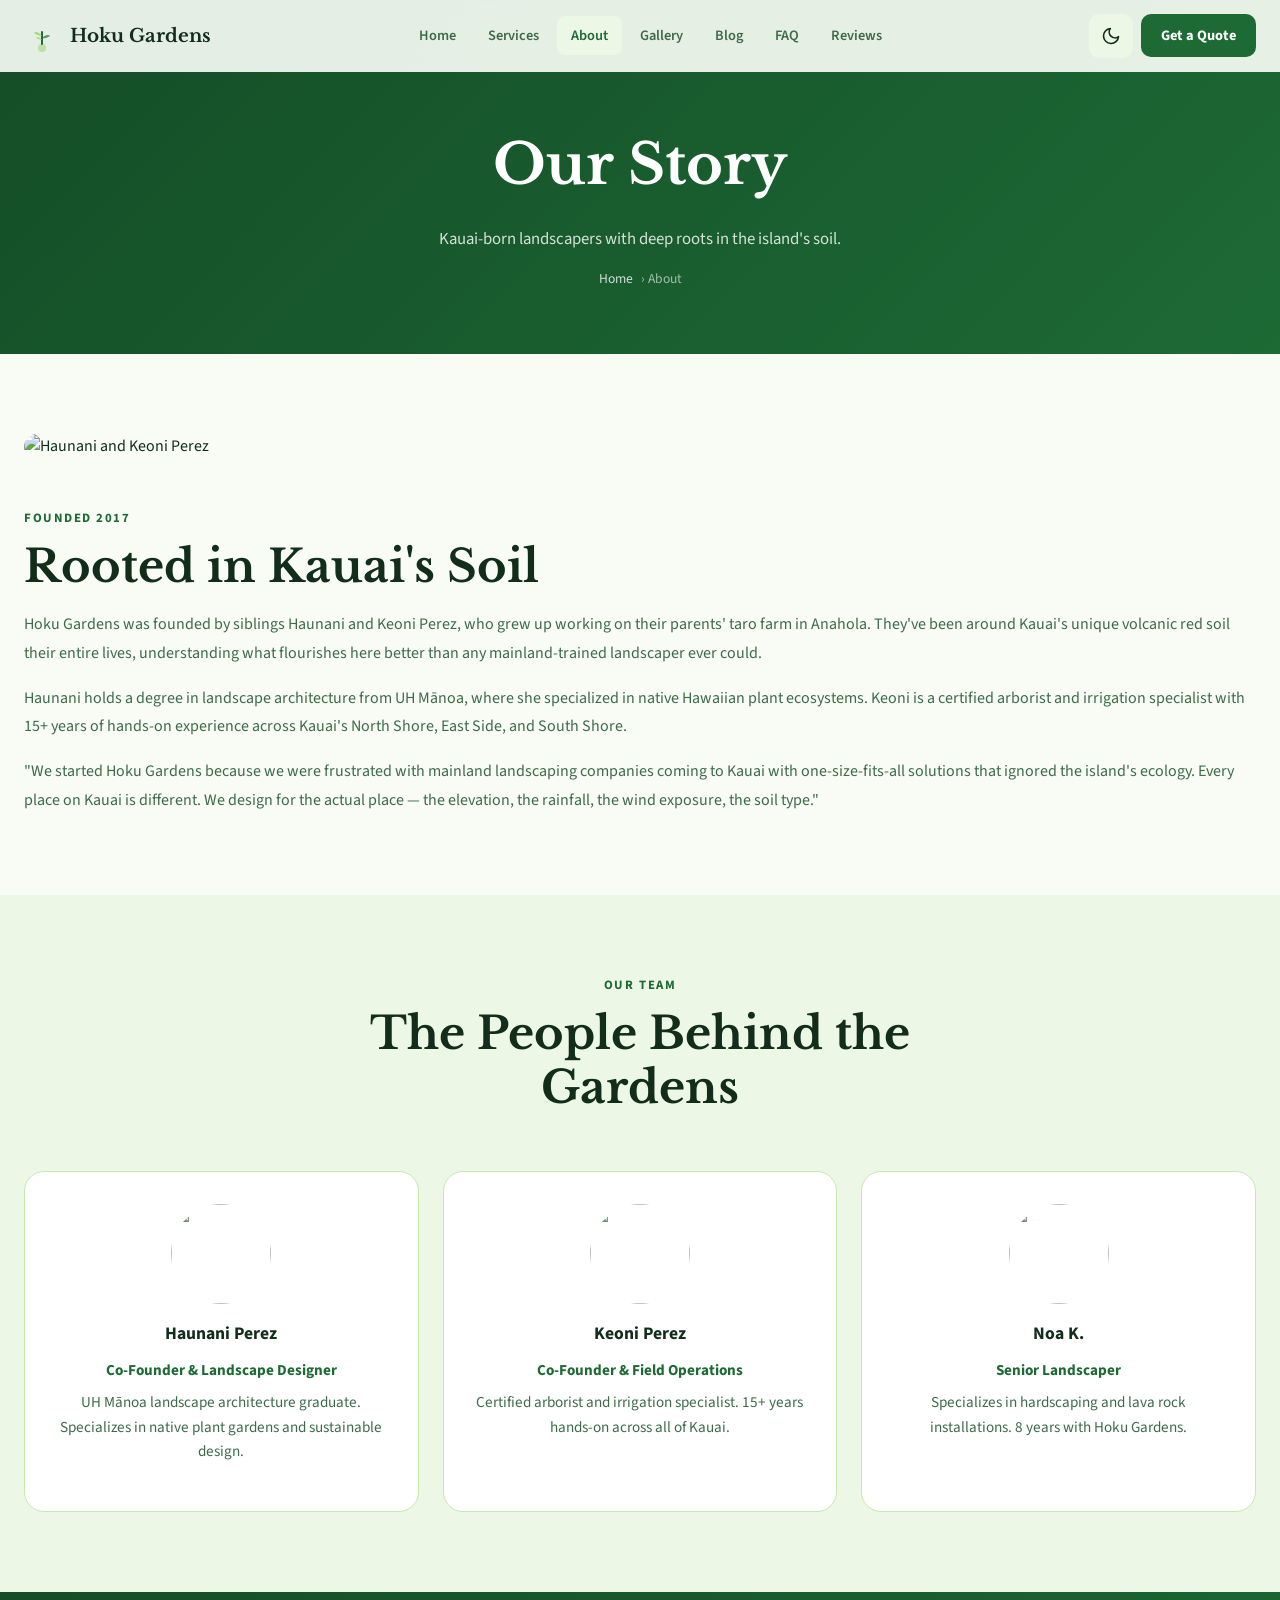
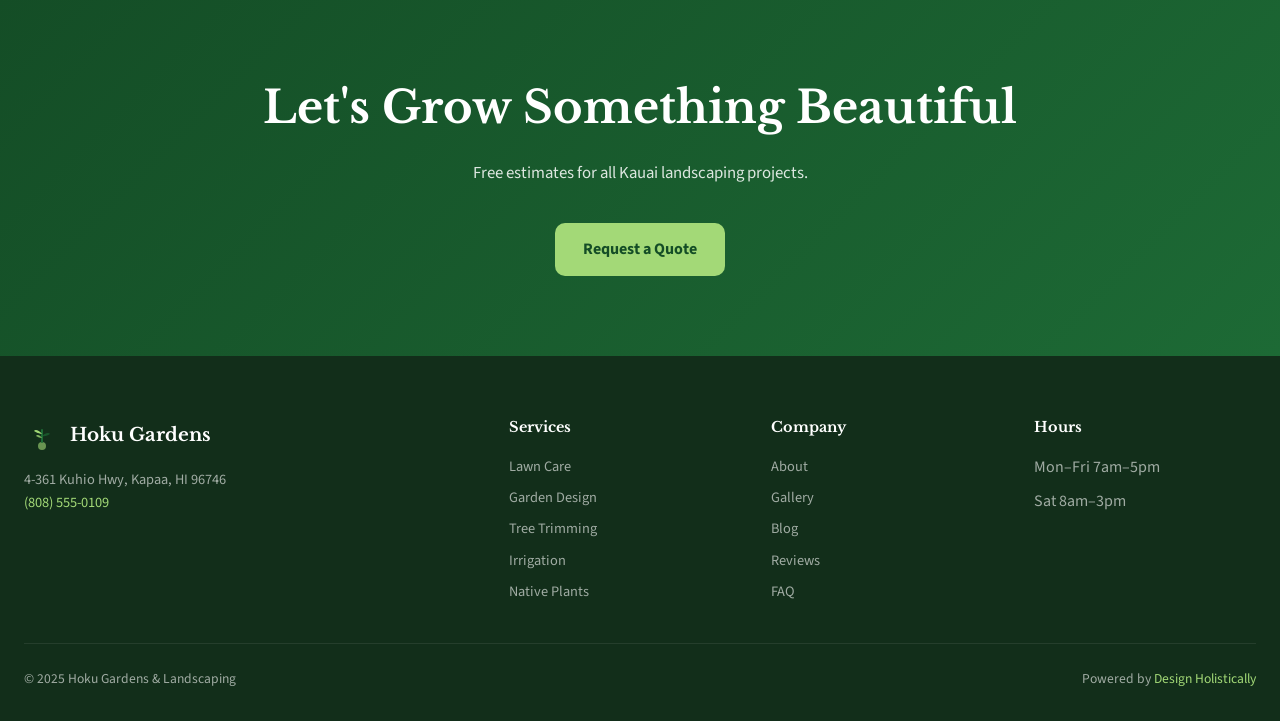
==== about.html @ 011e0928 "Initial commit: Hoku Gardens & Landscaping — Hawaii sample site (Kapaa, Kauai)" ====
<!DOCTYPE html><html lang="en" data-theme="light"><head><meta charset="UTF-8"><meta name="viewport" content="width=device-width, initial-scale=1.0"><title>About — Hoku Gardens & Landscaping | Kapaa, Kauai</title><link rel="stylesheet" href="css/style.css"><meta name="description" content="Professional landscaping and garden design in Kapaa, Kauai."></head><body><header class="header"><div class="header-inner"><a href="index.html" class="logo"><svg viewBox="0 0 36 36" fill="none" width="36" height="36"><circle cx="18" cy="30" r="4" fill="#A3D977" opacity="0.6"/><path d="M18 26V14" stroke="#1D6A35" stroke-width="2" stroke-linecap="round"/><path d="M18 18c-3-4-7-5-8-3 2 1 5 3 8 3z" fill="#A3D977"/><path d="M18 20c3-3 7-4 8-2-2 1-5 3-8 2z" fill="#1D6A35" opacity="0.7"/><path d="M18 22c-2-3-5-4-6-2 2 1 4 2 6 2z" fill="#A3D977" opacity="0.8"/></svg>Hoku Gardens</a><nav class="nav"><a href="index.html">Home</a><a href="services.html">Services</a><a href="about.html" class="active">About</a><a href="gallery.html">Gallery</a><a href="blog.html">Blog</a><a href="faq.html">FAQ</a><a href="reviews.html">Reviews</a></nav><div class="header-actions"><button id="themeToggle" class="btn-theme" aria-label="Toggle dark mode"></button><a href="booking.html" class="btn-cta">Get a Quote</a><button id="hamburger" class="btn-hamburger" aria-label="Open menu"><span></span><span></span><span></span></button></div></div></header><nav id="mobileNav" class="mobile-nav"><a href="index.html">Home</a><a href="services.html">Services</a><a href="about.html" class="active">About</a><a href="gallery.html">Gallery</a><a href="blog.html">Blog</a><a href="faq.html">FAQ</a><a href="reviews.html">Reviews</a><a href="booking.html">Get a Quote</a><a href="admin.html">Admin</a></nav><div class="page-hero"><h1>Our Story</h1><p>Kauai-born landscapers with deep roots in the island's soil.</p><div class="breadcrumb"><a href="index.html">Home</a> › About</div></div><section class="section"><div class="container">
<div style="display:grid;grid-template-columns:1fr;gap:48px;" class="fade-up"><img src="https://picsum.photos/1200/500?random=941" alt="Haunani and Keoni Perez" style="border-radius:20px;">
<div><span class="section-label">Founded 2017</span><h2 style="font-family:var(--font-display);font-size:clamp(2rem,4vw,2.8rem);line-height:1.2;margin-bottom:16px;">Rooted in Kauai's Soil</h2>
<p style="color:var(--text-muted);line-height:1.8;margin-bottom:16px;">Hoku Gardens was founded by siblings Haunani and Keoni Perez, who grew up working on their parents' taro farm in Anahola. They've been around Kauai's unique volcanic red soil their entire lives, understanding what flourishes here better than any mainland-trained landscaper ever could.</p>
<p style="color:var(--text-muted);line-height:1.8;margin-bottom:16px;">Haunani holds a degree in landscape architecture from UH Mānoa, where she specialized in native Hawaiian plant ecosystems. Keoni is a certified arborist and irrigation specialist with 15+ years of hands-on experience across Kauai's North Shore, East Side, and South Shore.</p>
<p style="color:var(--text-muted);line-height:1.8;">"We started Hoku Gardens because we were frustrated with mainland landscaping companies coming to Kauai with one-size-fits-all solutions that ignored the island's ecology. Every place on Kauai is different. We design for the actual place — the elevation, the rainfall, the wind exposure, the soil type."</p>
</div></div>
</div></section>
<section class="section section-alt"><div class="container"><div class="section-header fade-up"><span class="section-label">Our Team</span><h2>The People Behind the Gardens</h2></div>
<div class="services-grid">
<div class="service-card fade-up" style="text-align:center;"><img src="https://picsum.photos/200/200?random=942" style="width:100px;height:100px;border-radius:50%;object-fit:cover;margin:0 auto 16px;"><h3>Haunani Perez</h3><p style="color:var(--primary);font-weight:700;margin-bottom:8px;">Co-Founder & Landscape Designer</p><p style="color:var(--text-muted);">UH Mānoa landscape architecture graduate. Specializes in native plant gardens and sustainable design.</p></div>
<div class="service-card fade-up" style="text-align:center;"><img src="https://picsum.photos/200/200?random=943" style="width:100px;height:100px;border-radius:50%;object-fit:cover;margin:0 auto 16px;"><h3>Keoni Perez</h3><p style="color:var(--primary);font-weight:700;margin-bottom:8px;">Co-Founder & Field Operations</p><p style="color:var(--text-muted);">Certified arborist and irrigation specialist. 15+ years hands-on across all of Kauai.</p></div>
<div class="service-card fade-up" style="text-align:center;"><img src="https://picsum.photos/200/200?random=944" style="width:100px;height:100px;border-radius:50%;object-fit:cover;margin:0 auto 16px;"><h3>Noa K.</h3><p style="color:var(--primary);font-weight:700;margin-bottom:8px;">Senior Landscaper</p><p style="color:var(--text-muted);">Specializes in hardscaping and lava rock installations. 8 years with Hoku Gardens.</p></div>
</div></div></section>
<section class="cta-section"><div class="container"><h2>Let's Grow Something Beautiful</h2><p>Free estimates for all Kauai landscaping projects.</p><a href="booking.html" class="btn-primary">Request a Quote</a></div></section><footer class="footer"><div class="footer-grid"><div class="footer-brand"><div class="logo" style="color:white;"><svg viewBox="0 0 36 36" fill="none" width="36" height="36"><circle cx="18" cy="30" r="4" fill="#A3D977" opacity="0.6"/><path d="M18 26V14" stroke="#1D6A35" stroke-width="2" stroke-linecap="round"/><path d="M18 18c-3-4-7-5-8-3 2 1 5 3 8 3z" fill="#A3D977"/><path d="M18 20c3-3 7-4 8-2-2 1-5 3-8 2z" fill="#1D6A35" opacity="0.7"/><path d="M18 22c-2-3-5-4-6-2 2 1 4 2 6 2z" fill="#A3D977" opacity="0.8"/></svg>Hoku Gardens</div><p>4-361 Kuhio Hwy, Kapaa, HI 96746<br><a href="tel:+18085550109" style="color:var(--accent);">(808) 555-0109</a></p></div><div><h4>Services</h4><div class="footer-links"><a href="services.html">Lawn Care</a><a href="services.html">Garden Design</a><a href="services.html">Tree Trimming</a><a href="services.html">Irrigation</a><a href="services.html">Native Plants</a></div></div><div><h4>Company</h4><div class="footer-links"><a href="about.html">About</a><a href="gallery.html">Gallery</a><a href="blog.html">Blog</a><a href="reviews.html">Reviews</a><a href="faq.html">FAQ</a></div></div><div><h4>Hours</h4><div class="footer-links"><span style="color:rgba(255,255,255,0.6);">Mon–Fri 7am–5pm</span><span style="color:rgba(255,255,255,0.6);">Sat 8am–3pm</span></div></div></div><div class="footer-bottom"><p>© 2025 Hoku Gardens & Landscaping</p><p>Powered by <a href="https://designholistically.com" target="_blank" rel="noopener">Design Holistically</a></p></div></footer><button id="backToTop" class="back-to-top"><svg width="20" height="20" viewBox="0 0 24 24" fill="none" stroke="currentColor" stroke-width="2"><polyline points="18 15 12 9 6 15"/></svg></button><script src="js/main.js"></script></body></html>
---- css/style.css ----
@import url('https://fonts.googleapis.com/css2?family=Libre+Baskerville:ital,wght@0,400;0,700;1,400&family=Source+Sans+3:wght@300;400;600;700&display=swap');
:root{--primary:#1D6A35;--primary-dark:#144d26;--primary-light:#2a8a45;--accent:#A3D977;--accent-dark:#7fc040;--text:#122e1a;--text-muted:#3d6b4a;--bg:#f8fcf5;--bg-alt:#edf7e5;--card-bg:#ffffff;--border:#c8e8b2;--gray-100:#edf7e5;--gray-200:#d4edbc;--gray-400:#7abf5e;--gray-800:#122e1a;--shadow:0 2px 20px rgba(29,106,53,0.10);--shadow-lg:0 8px 40px rgba(29,106,53,0.15);--radius:12px;--radius-lg:20px;--transition:0.3s cubic-bezier(0.4,0,0.2,1);--font-body:'Source Sans 3',sans-serif;--font-display:'Libre Baskerville',serif;--header-h:72px;}
[data-theme="dark"]{--primary:#4caf72;--primary-dark:#3d8f5a;--accent:#A3D977;--text:#e8f5e2;--text-muted:#7abf5e;--bg:#0e1f12;--bg-alt:#122818;--card-bg:#172d1c;--border:#1e4028;--gray-100:#172d1c;--gray-200:#1e4028;--gray-800:#d4edbc;--shadow:0 2px 20px rgba(0,0,0,0.4);--shadow-lg:0 8px 40px rgba(0,0,0,0.5);}
*,*::before,*::after{box-sizing:border-box;margin:0;padding:0;}html{scroll-behavior:smooth;}
body{font-family:var(--font-body);color:var(--text);background:var(--bg);line-height:1.6;overflow-x:hidden;transition:background var(--transition),color var(--transition);}
img{max-width:100%;height:auto;display:block;}a{color:var(--primary);text-decoration:none;transition:color var(--transition);}ul{list-style:none;}button{cursor:pointer;font-family:var(--font-body);border:none;background:none;}
.header{position:fixed;top:0;left:0;right:0;z-index:1000;height:var(--header-h);display:flex;align-items:center;padding:0 24px;background:rgba(248,252,245,0.92);backdrop-filter:blur(12px);border-bottom:1px solid transparent;transition:all var(--transition);}
[data-theme="dark"] .header{background:rgba(14,31,18,0.92);}
.header.scrolled{border-bottom-color:var(--border);box-shadow:var(--shadow);}
.header-inner{width:100%;max-width:1280px;margin:0 auto;display:flex;align-items:center;justify-content:space-between;}
.logo{display:flex;align-items:center;gap:10px;font-family:var(--font-display);font-size:1.15rem;font-weight:700;color:var(--text);}
.logo svg{width:36px;height:36px;}
.nav{display:none;gap:4px;}@media(min-width:768px){.nav{display:flex;}}
.nav a{padding:8px 14px;border-radius:8px;font-size:0.9rem;font-weight:600;color:var(--text-muted);transition:all var(--transition);}
.nav a:hover,.nav a.active{background:var(--gray-100);color:var(--primary);}
.header-actions{display:flex;align-items:center;gap:8px;}
.btn-theme{width:44px;height:44px;border-radius:10px;display:flex;align-items:center;justify-content:center;background:var(--gray-100);color:var(--text);}
.btn-hamburger{width:44px;height:44px;border-radius:10px;display:flex;flex-direction:column;align-items:center;justify-content:center;gap:5px;background:var(--gray-100);}
@media(min-width:768px){.btn-hamburger{display:none;}}
.btn-hamburger span{width:20px;height:2px;background:var(--text);border-radius:2px;display:block;}
.btn-cta{display:none;padding:10px 20px;background:var(--primary);color:white;border-radius:10px;font-weight:700;font-size:0.9rem;}
.btn-cta:hover{background:var(--primary-dark);color:white;}
@media(min-width:768px){.btn-cta{display:flex;align-items:center;}}
.mobile-nav{position:fixed;top:var(--header-h);left:0;right:0;bottom:0;background:var(--bg);z-index:999;padding:32px 24px;display:flex;flex-direction:column;gap:8px;transform:translateX(100%);transition:transform var(--transition);}
.mobile-nav.open{transform:translateX(0);}
.mobile-nav a{padding:16px;border-radius:12px;font-size:1.1rem;font-weight:600;color:var(--text);border-bottom:1px solid var(--border);}
.hero{min-height:100svh;padding-top:var(--header-h);display:flex;align-items:center;position:relative;overflow:hidden;background:linear-gradient(135deg,var(--primary-dark) 0%,var(--primary) 60%,#2a8a45 100%);}
.hero-bg{position:absolute;inset:0;overflow:hidden;}
.hero-bg img{width:100%;height:100%;object-fit:cover;opacity:0.25;}
.hero-content{position:relative;z-index:1;max-width:1280px;margin:0 auto;padding:80px 24px;}
.hero-tag{display:inline-flex;align-items:center;gap:8px;background:rgba(163,217,119,0.15);border:1px solid rgba(163,217,119,0.4);color:var(--accent);padding:6px 16px;border-radius:100px;font-size:0.85rem;font-weight:700;margin-bottom:24px;}
.hero h1{font-family:var(--font-display);font-size:clamp(2.5rem,8vw,5rem);color:white;line-height:1.1;margin-bottom:20px;}
.hero h1 em{font-style:italic;color:var(--accent);}
.hero p{font-size:clamp(1rem,2vw,1.2rem);color:rgba(255,255,255,0.85);max-width:500px;margin-bottom:36px;line-height:1.7;}
.hero-actions{display:flex;flex-wrap:wrap;gap:16px;}
.btn-primary{padding:14px 28px;background:var(--accent);color:var(--primary-dark);font-weight:700;font-size:1rem;border-radius:10px;transition:all var(--transition);display:inline-flex;align-items:center;gap:8px;min-height:44px;}
.btn-primary:hover{background:white;color:var(--primary);transform:translateY(-2px);box-shadow:0 8px 24px rgba(0,0,0,0.2);}
.btn-secondary{padding:14px 28px;background:rgba(255,255,255,0.1);border:1.5px solid rgba(255,255,255,0.3);color:white;font-weight:700;font-size:1rem;border-radius:10px;transition:all var(--transition);display:inline-flex;align-items:center;gap:8px;min-height:44px;}
.btn-secondary:hover{background:rgba(255,255,255,0.2);color:white;}
.section{padding:80px 24px;}.section-alt{background:var(--bg-alt);}
.container{max-width:1280px;margin:0 auto;}
.section-header{text-align:center;max-width:640px;margin:0 auto 56px;}
.section-label{font-size:0.8rem;font-weight:700;letter-spacing:0.12em;text-transform:uppercase;color:var(--primary);margin-bottom:12px;display:block;}
.section-header h2{font-family:var(--font-display);font-size:clamp(1.8rem,4vw,2.8rem);line-height:1.2;margin-bottom:16px;}
.section-header p{color:var(--text-muted);font-size:1rem;line-height:1.7;}
.services-grid{display:grid;grid-template-columns:1fr;gap:24px;}
@media(min-width:640px){.services-grid{grid-template-columns:repeat(2,1fr);}}
@media(min-width:1024px){.services-grid{grid-template-columns:repeat(3,1fr);}}
.service-card{background:var(--card-bg);border:1px solid var(--border);border-radius:var(--radius-lg);padding:32px;transition:all var(--transition);}
.service-card:hover{transform:translateY(-4px);box-shadow:var(--shadow-lg);border-color:var(--accent-dark);}
.service-icon{width:56px;height:56px;background:var(--gray-100);border-radius:14px;display:flex;align-items:center;justify-content:center;margin-bottom:20px;}
.service-icon svg{width:28px;height:28px;color:var(--primary);}
.service-card h3{font-size:1.1rem;font-weight:700;margin-bottom:10px;}
.service-card p{color:var(--text-muted);font-size:0.95rem;line-height:1.6;margin-bottom:16px;}
.service-price{font-weight:700;color:var(--primary);font-size:1rem;}
.testimonials-grid{display:grid;grid-template-columns:1fr;gap:24px;}
@media(min-width:640px){.testimonials-grid{grid-template-columns:repeat(2,1fr);}}
@media(min-width:1024px){.testimonials-grid{grid-template-columns:repeat(3,1fr);}}
.testimonial-card{background:var(--card-bg);border:1px solid var(--border);border-radius:var(--radius-lg);padding:28px;}
.stars{color:#f59e0b;margin-bottom:12px;font-size:1rem;letter-spacing:2px;}
.testimonial-card p{color:var(--text-muted);font-size:0.95rem;line-height:1.6;margin-bottom:20px;font-style:italic;}
.reviewer{display:flex;align-items:center;gap:12px;}
.reviewer-avatar{width:40px;height:40px;border-radius:50%;overflow:hidden;}
.reviewer-avatar img{width:100%;height:100%;object-fit:cover;}
.reviewer-name{font-weight:700;font-size:0.9rem;}
.reviewer-location{font-size:0.8rem;color:var(--text-muted);}
.cta-section{background:linear-gradient(135deg,var(--primary-dark) 0%,var(--primary) 100%);padding:80px 24px;text-align:center;}
.cta-section h2{font-family:var(--font-display);font-size:clamp(1.8rem,4vw,2.8rem);color:white;margin-bottom:16px;}
.cta-section p{color:rgba(255,255,255,0.85);font-size:1.05rem;margin-bottom:36px;}
.page-hero{padding:120px 24px 64px;background:linear-gradient(135deg,var(--primary-dark) 0%,var(--primary) 100%);text-align:center;}
.page-hero h1{font-family:var(--font-display);font-size:clamp(2rem,5vw,3.5rem);color:white;margin-bottom:16px;}
.page-hero p{color:rgba(255,255,255,0.82);font-size:1.05rem;max-width:600px;margin:0 auto;}
.breadcrumb{display:flex;align-items:center;gap:8px;font-size:0.85rem;color:rgba(255,255,255,0.6);justify-content:center;margin-top:16px;}
.breadcrumb a{color:rgba(255,255,255,0.8);}
.gallery-grid{display:grid;grid-template-columns:repeat(2,1fr);gap:16px;}
@media(min-width:640px){.gallery-grid{grid-template-columns:repeat(3,1fr);}}
@media(min-width:1024px){.gallery-grid{grid-template-columns:repeat(4,1fr);}}
.gallery-item{border-radius:var(--radius);overflow:hidden;aspect-ratio:1;position:relative;cursor:pointer;}
.gallery-item img{width:100%;height:100%;object-fit:cover;transition:transform var(--transition);}
.gallery-item:hover img{transform:scale(1.05);}
.gallery-item-overlay{position:absolute;inset:0;background:rgba(29,106,53,0.75);display:flex;align-items:center;justify-content:center;opacity:0;transition:opacity var(--transition);color:white;font-weight:700;font-size:0.9rem;}
.gallery-item:hover .gallery-item-overlay{opacity:1;}
.blog-grid{display:grid;grid-template-columns:1fr;gap:32px;}
@media(min-width:640px){.blog-grid{grid-template-columns:repeat(2,1fr);}}
@media(min-width:1024px){.blog-grid{grid-template-columns:repeat(3,1fr);}}
.blog-card{background:var(--card-bg);border:1px solid var(--border);border-radius:var(--radius-lg);overflow:hidden;transition:all var(--transition);}
.blog-card:hover{transform:translateY(-4px);box-shadow:var(--shadow-lg);}
.blog-card-img{aspect-ratio:16/9;overflow:hidden;}
.blog-card-img img{width:100%;height:100%;object-fit:cover;transition:transform var(--transition);}
.blog-card:hover .blog-card-img img{transform:scale(1.05);}
.blog-card-body{padding:20px;}
.blog-tag{font-size:0.75rem;font-weight:700;color:var(--primary);text-transform:uppercase;letter-spacing:0.1em;margin-bottom:8px;display:block;}
.blog-card h3{font-family:var(--font-display);font-size:1.05rem;margin-bottom:10px;line-height:1.4;}
.blog-card h3 a{color:var(--text);}
.blog-card h3 a:hover{color:var(--primary);}
.blog-card p{color:var(--text-muted);font-size:0.9rem;line-height:1.6;}
.blog-meta{display:flex;gap:16px;font-size:0.8rem;color:var(--text-muted);margin-top:16px;padding-top:16px;border-top:1px solid var(--border);}
.blog-post{max-width:760px;margin:0 auto;padding:60px 24px;}
.blog-post h1{font-family:var(--font-display);font-size:clamp(1.8rem,4vw,2.8rem);line-height:1.2;margin-bottom:24px;}
.blog-post-meta{display:flex;flex-wrap:wrap;gap:16px;font-size:0.85rem;color:var(--text-muted);margin-bottom:32px;padding-bottom:24px;border-bottom:1px solid var(--border);}
.blog-post img{border-radius:var(--radius-lg);margin:32px 0;}
.blog-post h2{font-family:var(--font-display);font-size:1.8rem;margin:32px 0 16px;}
.blog-post h3{font-family:var(--font-display);font-size:1.3rem;margin:24px 0 12px;}
.blog-post p{color:var(--text-muted);line-height:1.8;margin-bottom:20px;}
.blog-post ul,.blog-post ol{padding-left:24px;margin-bottom:20px;}
.blog-post li{color:var(--text-muted);line-height:1.8;margin-bottom:8px;}
.booking-section{max-width:760px;margin:0 auto;}
.booking-steps{display:flex;gap:8px;margin-bottom:40px;}
.step-item{flex:1;text-align:center;}
.step-num{width:36px;height:36px;border-radius:50%;background:var(--gray-200);color:var(--text-muted);font-weight:700;font-size:0.9rem;display:flex;align-items:center;justify-content:center;margin:0 auto 8px;transition:all var(--transition);}
.step-item.active .step-num{background:var(--primary);color:white;}
.step-item.done .step-num{background:var(--accent);color:var(--primary-dark);}
.step-label{font-size:0.75rem;color:var(--text-muted);font-weight:600;}
.form-step{display:none;}.form-step.active{display:block;animation:fadeIn 0.3s ease;}
@keyframes fadeIn{from{opacity:0;transform:translateY(10px);}to{opacity:1;transform:translateY(0);}}
.form-step h3{font-family:var(--font-display);font-size:1.4rem;margin-bottom:24px;}
.form-group{margin-bottom:20px;}
.form-group label{display:block;font-weight:700;font-size:0.9rem;margin-bottom:8px;}
.form-group input,.form-group select,.form-group textarea{width:100%;padding:12px 16px;border:1.5px solid var(--border);border-radius:10px;background:var(--bg);color:var(--text);font-family:var(--font-body);font-size:1rem;transition:border-color var(--transition);min-height:44px;}
.form-group input:focus,.form-group select:focus,.form-group textarea:focus{outline:none;border-color:var(--primary);}
.form-group textarea{min-height:120px;resize:vertical;}
.service-options{display:grid;grid-template-columns:1fr;gap:12px;}
@media(min-width:640px){.service-options{grid-template-columns:repeat(2,1fr);}}
.service-option{border:1.5px solid var(--border);border-radius:12px;padding:20px;cursor:pointer;transition:all var(--transition);}
.service-option:hover,.service-option.selected{border-color:var(--primary);background:var(--gray-100);}
.service-option h4{font-weight:700;margin-bottom:4px;}
.service-option p{font-size:0.85rem;color:var(--text-muted);}
.form-nav{display:flex;justify-content:space-between;margin-top:32px;gap:16px;}
.btn-next,.btn-prev,.btn-submit{padding:14px 28px;border-radius:10px;font-weight:700;font-size:1rem;min-height:44px;transition:all var(--transition);}
.btn-next,.btn-submit{background:var(--primary);color:white;}
.btn-next:hover,.btn-submit:hover{background:var(--primary-dark);}
.btn-prev{background:var(--gray-100);color:var(--text);}
.time-slots{display:grid;grid-template-columns:repeat(3,1fr);gap:8px;}
@media(min-width:640px){.time-slots{grid-template-columns:repeat(4,1fr);}}
.time-slot{padding:10px;border:1.5px solid var(--border);border-radius:8px;text-align:center;cursor:pointer;font-size:0.9rem;transition:all var(--transition);min-height:44px;display:flex;align-items:center;justify-content:center;}
.time-slot.selected{background:var(--primary);border-color:var(--primary);color:white;}
.confirmation-box{background:var(--gray-100);border-radius:var(--radius-lg);padding:40px;text-align:center;}
.confirmation-icon{width:64px;height:64px;background:var(--primary);border-radius:50%;display:flex;align-items:center;justify-content:center;margin:0 auto 20px;}
.faq-list{max-width:760px;margin:0 auto;}
.faq-item{border:1px solid var(--border);border-radius:var(--radius);margin-bottom:12px;overflow:hidden;}
.faq-q{padding:20px 24px;font-weight:700;cursor:pointer;display:flex;justify-content:space-between;align-items:center;gap:16px;min-height:44px;transition:background var(--transition);}
.faq-q:hover{background:var(--gray-100);}
.faq-q svg{width:20px;height:20px;color:var(--primary);flex-shrink:0;transition:transform var(--transition);}
.faq-item.open .faq-q svg{transform:rotate(45deg);}
.faq-a{max-height:0;overflow:hidden;transition:max-height 0.4s ease;}
.faq-item.open .faq-a{max-height:500px;}
.faq-a-inner{padding:0 24px 20px;color:var(--text-muted);line-height:1.7;}
.reviews-summary{display:flex;flex-direction:column;gap:32px;align-items:center;background:var(--gray-100);border-radius:var(--radius-lg);padding:40px;margin-bottom:48px;}
@media(min-width:640px){.reviews-summary{flex-direction:row;}}
.reviews-score{text-align:center;}
.score-num{font-family:var(--font-display);font-size:4rem;font-weight:700;color:var(--primary);line-height:1;}
.score-stars{font-size:1.5rem;color:#f59e0b;letter-spacing:4px;margin:8px 0;}
.score-count{font-size:0.85rem;color:var(--text-muted);}
.rating-bars{flex:1;width:100%;max-width:320px;}
.rating-bar-row{display:flex;align-items:center;gap:12px;margin-bottom:8px;font-size:0.85rem;}
.rating-bar-track{flex:1;height:8px;background:var(--gray-200);border-radius:4px;overflow:hidden;}
.rating-bar-fill{height:100%;background:#f59e0b;border-radius:4px;}
.reviews-grid{display:grid;grid-template-columns:1fr;gap:20px;}
@media(min-width:640px){.reviews-grid{grid-template-columns:repeat(2,1fr);}}
@media(min-width:1024px){.reviews-grid{grid-template-columns:repeat(3,1fr);}}
.review-card{background:var(--card-bg);border:1px solid var(--border);border-radius:var(--radius-lg);padding:24px;}
.review-header{display:flex;align-items:center;gap:12px;margin-bottom:12px;}
.review-avatar{width:44px;height:44px;border-radius:50%;overflow:hidden;flex-shrink:0;}
.review-avatar img{width:100%;height:100%;object-fit:cover;}
.review-name{font-weight:700;font-size:0.95rem;}
.review-date{font-size:0.8rem;color:var(--text-muted);}
.review-stars{font-size:0.9rem;color:#f59e0b;margin-bottom:10px;}
.review-text{color:var(--text-muted);font-size:0.9rem;line-height:1.6;}
.google-badge{display:flex;align-items:center;gap:6px;font-size:0.8rem;color:var(--text-muted);margin-top:12px;}
.admin-login{max-width:400px;margin:0 auto;padding:60px 24px;}
.admin-login-card{background:var(--card-bg);border:1px solid var(--border);border-radius:var(--radius-lg);padding:40px;text-align:center;}
.admin-login-card h2{font-family:var(--font-display);font-size:1.8rem;margin-bottom:8px;}
.admin-dash{max-width:1280px;margin:0 auto;padding:40px 24px;}
.admin-stats{display:grid;grid-template-columns:repeat(2,1fr);gap:16px;margin-bottom:32px;}
@media(min-width:640px){.admin-stats{grid-template-columns:repeat(4,1fr);}}
.stat-card{background:var(--card-bg);border:1px solid var(--border);border-radius:var(--radius);padding:20px;}
.stat-val{font-family:var(--font-display);font-size:2rem;font-weight:700;color:var(--primary);}
.stat-label{font-size:0.85rem;color:var(--text-muted);margin-top:4px;}
.admin-table{width:100%;border-collapse:collapse;}
.admin-table th{text-align:left;padding:12px 16px;font-size:0.8rem;text-transform:uppercase;letter-spacing:0.08em;color:var(--text-muted);border-bottom:1px solid var(--border);}
.admin-table td{padding:14px 16px;border-bottom:1px solid var(--border);font-size:0.9rem;}
.status-badge{display:inline-flex;padding:4px 10px;border-radius:100px;font-size:0.75rem;font-weight:700;}
.status-pending{background:rgba(163,217,119,0.15);color:var(--accent-dark);}
.status-confirmed{background:rgba(29,106,53,0.1);color:var(--primary);}
.status-done{background:var(--gray-100);color:var(--text-muted);}
.fade-up{opacity:0;transform:translateY(30px);transition:opacity 0.6s ease,transform 0.6s ease;}
.fade-up.visible{opacity:1;transform:translateY(0);}
.back-to-top{position:fixed;bottom:24px;right:24px;width:44px;height:44px;background:var(--primary);color:white;border-radius:12px;display:flex;align-items:center;justify-content:center;opacity:0;pointer-events:none;transition:all var(--transition);z-index:99;}
.back-to-top.visible{opacity:1;pointer-events:auto;}
.footer{background:var(--gray-800);color:rgba(255,255,255,0.6);padding:60px 24px 32px;}
[data-theme="dark"] .footer{background:#060e08;}
.footer-grid{display:grid;grid-template-columns:1fr;gap:40px;max-width:1280px;margin:0 auto;}
@media(min-width:640px){.footer-grid{grid-template-columns:repeat(2,1fr);}}
@media(min-width:1024px){.footer-grid{grid-template-columns:2fr 1fr 1fr 1fr;}}
.footer-brand .logo{color:white;margin-bottom:16px;}
.footer-brand p{font-size:0.9rem;line-height:1.6;}
.footer h4{color:white;font-family:var(--font-display);font-size:0.9rem;font-weight:700;margin-bottom:16px;}
.footer-links{display:flex;flex-direction:column;gap:8px;}
.footer-links a{font-size:0.9rem;color:rgba(255,255,255,0.6);transition:color var(--transition);}
.footer-links a:hover{color:var(--accent);}
.footer-bottom{max-width:1280px;margin:40px auto 0;padding-top:24px;border-top:1px solid rgba(255,255,255,0.08);display:flex;flex-wrap:wrap;gap:16px;justify-content:space-between;font-size:0.85rem;}
.footer-bottom a{color:var(--accent);}
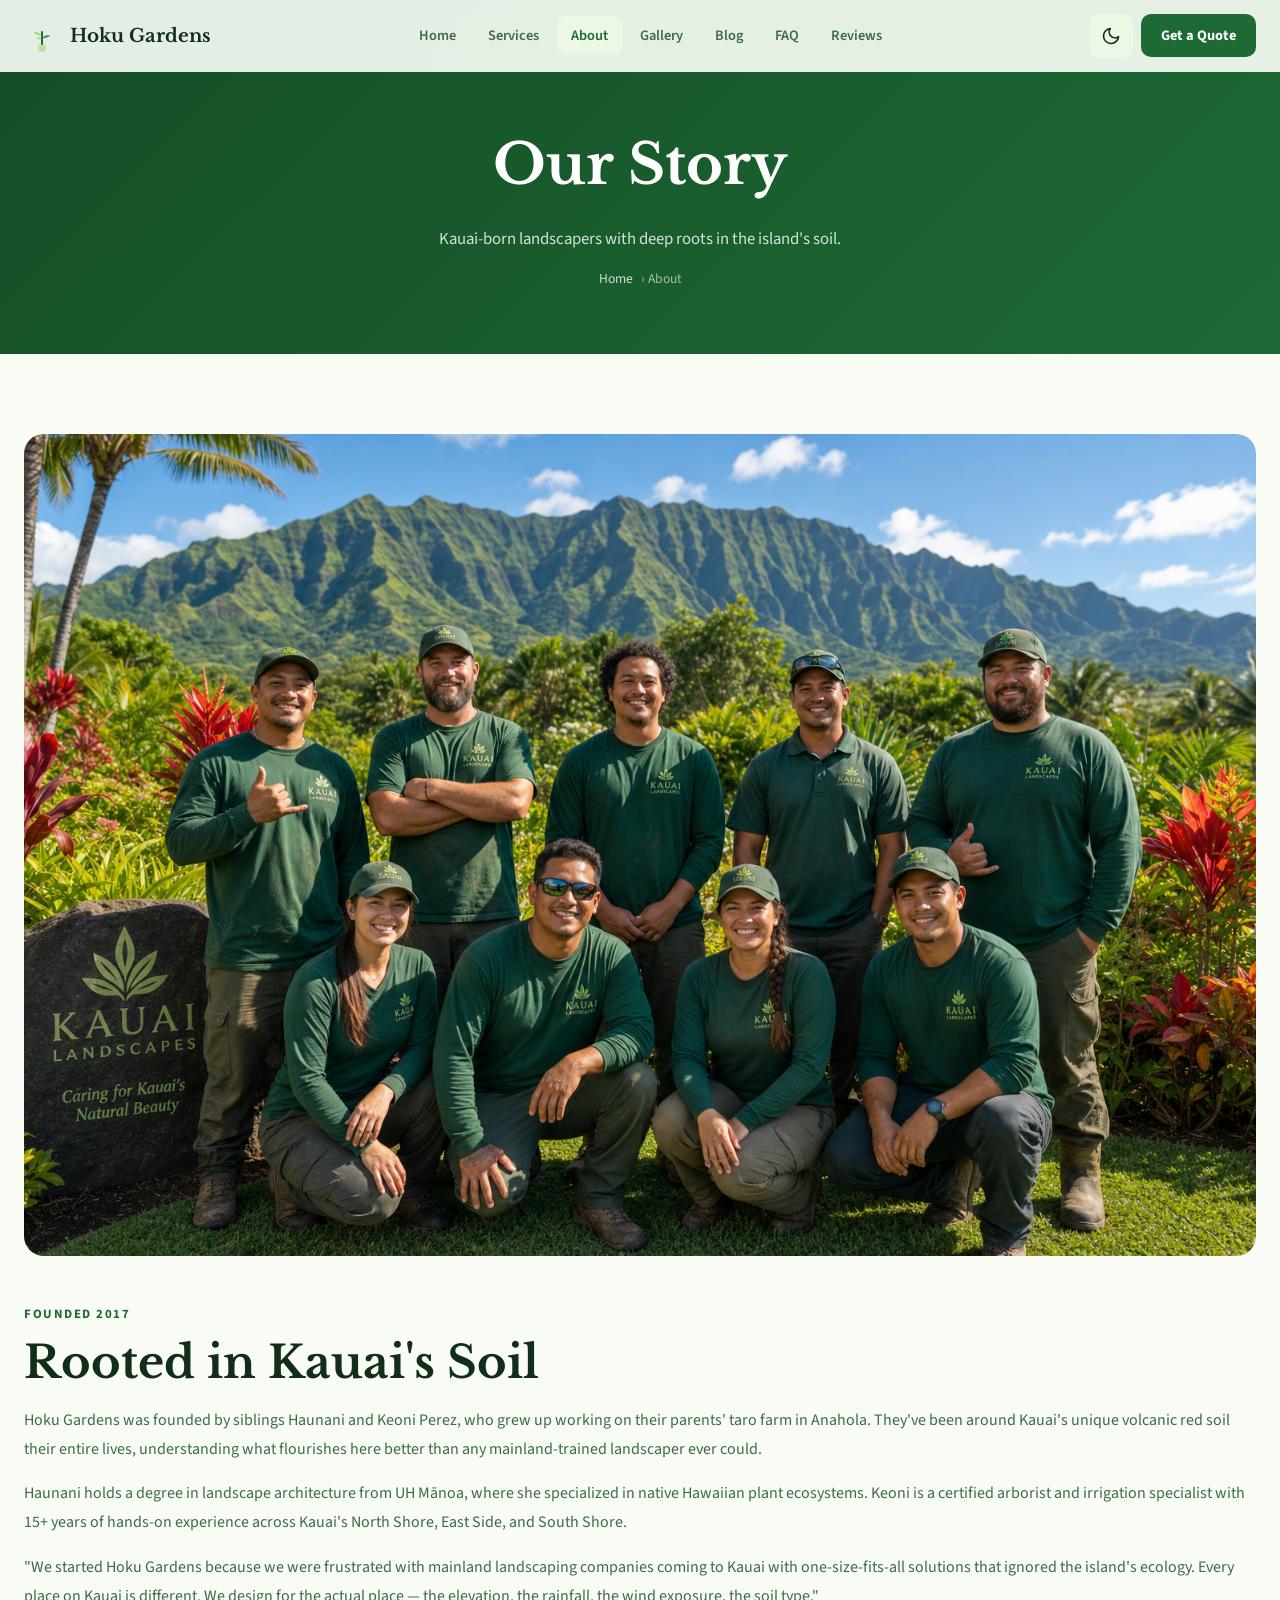
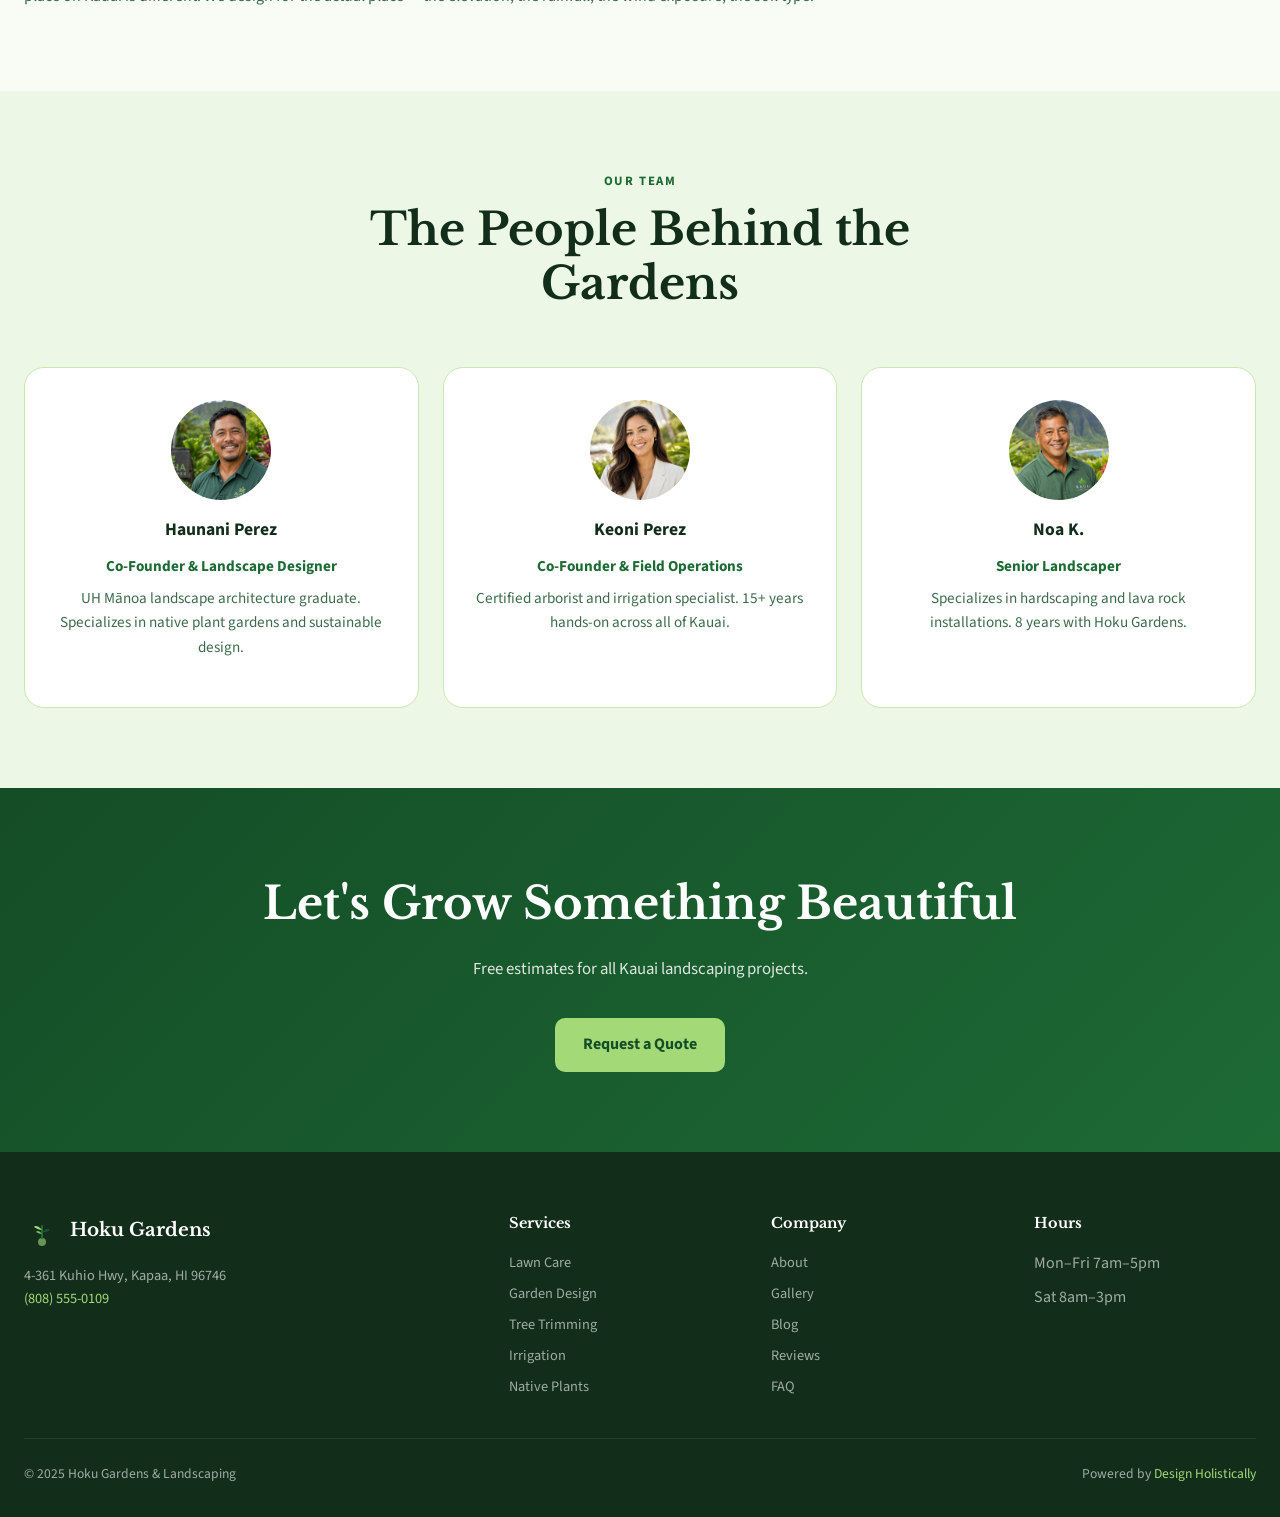
==== commit 93805749: "Initial commit: Hoku Gardens & Landscaping — Hawaii sample site (Kapaa, Kauai)" ====
--- a/about.html
+++ b/about.html
@@ -1,5 +1,5 @@
 <!DOCTYPE html><html lang="en" data-theme="light"><head><meta charset="UTF-8"><meta name="viewport" content="width=device-width, initial-scale=1.0"><title>About — Hoku Gardens & Landscaping | Kapaa, Kauai</title><link rel="stylesheet" href="css/style.css"><meta name="description" content="Professional landscaping and garden design in Kapaa, Kauai."></head><body><header class="header"><div class="header-inner"><a href="index.html" class="logo"><svg viewBox="0 0 36 36" fill="none" width="36" height="36"><circle cx="18" cy="30" r="4" fill="#A3D977" opacity="0.6"/><path d="M18 26V14" stroke="#1D6A35" stroke-width="2" stroke-linecap="round"/><path d="M18 18c-3-4-7-5-8-3 2 1 5 3 8 3z" fill="#A3D977"/><path d="M18 20c3-3 7-4 8-2-2 1-5 3-8 2z" fill="#1D6A35" opacity="0.7"/><path d="M18 22c-2-3-5-4-6-2 2 1 4 2 6 2z" fill="#A3D977" opacity="0.8"/></svg>Hoku Gardens</a><nav class="nav"><a href="index.html">Home</a><a href="services.html">Services</a><a href="about.html" class="active">About</a><a href="gallery.html">Gallery</a><a href="blog.html">Blog</a><a href="faq.html">FAQ</a><a href="reviews.html">Reviews</a></nav><div class="header-actions"><button id="themeToggle" class="btn-theme" aria-label="Toggle dark mode"></button><a href="booking.html" class="btn-cta">Get a Quote</a><button id="hamburger" class="btn-hamburger" aria-label="Open menu"><span></span><span></span><span></span></button></div></div></header><nav id="mobileNav" class="mobile-nav"><a href="index.html">Home</a><a href="services.html">Services</a><a href="about.html" class="active">About</a><a href="gallery.html">Gallery</a><a href="blog.html">Blog</a><a href="faq.html">FAQ</a><a href="reviews.html">Reviews</a><a href="booking.html">Get a Quote</a><a href="admin.html">Admin</a></nav><div class="page-hero"><h1>Our Story</h1><p>Kauai-born landscapers with deep roots in the island's soil.</p><div class="breadcrumb"><a href="index.html">Home</a> › About</div></div><section class="section"><div class="container">
-<div style="display:grid;grid-template-columns:1fr;gap:48px;" class="fade-up"><img src="https://picsum.photos/1200/500?random=941" alt="Haunani and Keoni Perez" style="border-radius:20px;">
+<div style="display:grid;grid-template-columns:1fr;gap:48px;" class="fade-up"><img src="images/about.png" alt="Haunani and Keoni Perez" style="border-radius:20px;">
 <div><span class="section-label">Founded 2017</span><h2 style="font-family:var(--font-display);font-size:clamp(2rem,4vw,2.8rem);line-height:1.2;margin-bottom:16px;">Rooted in Kauai's Soil</h2>
 <p style="color:var(--text-muted);line-height:1.8;margin-bottom:16px;">Hoku Gardens was founded by siblings Haunani and Keoni Perez, who grew up working on their parents' taro farm in Anahola. They've been around Kauai's unique volcanic red soil their entire lives, understanding what flourishes here better than any mainland-trained landscaper ever could.</p>
 <p style="color:var(--text-muted);line-height:1.8;margin-bottom:16px;">Haunani holds a degree in landscape architecture from UH Mānoa, where she specialized in native Hawaiian plant ecosystems. Keoni is a certified arborist and irrigation specialist with 15+ years of hands-on experience across Kauai's North Shore, East Side, and South Shore.</p>
@@ -8,8 +8,8 @@
 </div></section>
 <section class="section section-alt"><div class="container"><div class="section-header fade-up"><span class="section-label">Our Team</span><h2>The People Behind the Gardens</h2></div>
 <div class="services-grid">
-<div class="service-card fade-up" style="text-align:center;"><img src="https://picsum.photos/200/200?random=942" style="width:100px;height:100px;border-radius:50%;object-fit:cover;margin:0 auto 16px;"><h3>Haunani Perez</h3><p style="color:var(--primary);font-weight:700;margin-bottom:8px;">Co-Founder & Landscape Designer</p><p style="color:var(--text-muted);">UH Mānoa landscape architecture graduate. Specializes in native plant gardens and sustainable design.</p></div>
-<div class="service-card fade-up" style="text-align:center;"><img src="https://picsum.photos/200/200?random=943" style="width:100px;height:100px;border-radius:50%;object-fit:cover;margin:0 auto 16px;"><h3>Keoni Perez</h3><p style="color:var(--primary);font-weight:700;margin-bottom:8px;">Co-Founder & Field Operations</p><p style="color:var(--text-muted);">Certified arborist and irrigation specialist. 15+ years hands-on across all of Kauai.</p></div>
-<div class="service-card fade-up" style="text-align:center;"><img src="https://picsum.photos/200/200?random=944" style="width:100px;height:100px;border-radius:50%;object-fit:cover;margin:0 auto 16px;"><h3>Noa K.</h3><p style="color:var(--primary);font-weight:700;margin-bottom:8px;">Senior Landscaper</p><p style="color:var(--text-muted);">Specializes in hardscaping and lava rock installations. 8 years with Hoku Gardens.</p></div>
+<div class="service-card fade-up" style="text-align:center;"><img src="images/avatar-1.png" style="width:100px;height:100px;border-radius:50%;object-fit:cover;margin:0 auto 16px;"><h3>Haunani Perez</h3><p style="color:var(--primary);font-weight:700;margin-bottom:8px;">Co-Founder & Landscape Designer</p><p style="color:var(--text-muted);">UH Mānoa landscape architecture graduate. Specializes in native plant gardens and sustainable design.</p></div>
+<div class="service-card fade-up" style="text-align:center;"><img src="images/avatar-2.png" style="width:100px;height:100px;border-radius:50%;object-fit:cover;margin:0 auto 16px;"><h3>Keoni Perez</h3><p style="color:var(--primary);font-weight:700;margin-bottom:8px;">Co-Founder & Field Operations</p><p style="color:var(--text-muted);">Certified arborist and irrigation specialist. 15+ years hands-on across all of Kauai.</p></div>
+<div class="service-card fade-up" style="text-align:center;"><img src="images/avatar-3.png" style="width:100px;height:100px;border-radius:50%;object-fit:cover;margin:0 auto 16px;"><h3>Noa K.</h3><p style="color:var(--primary);font-weight:700;margin-bottom:8px;">Senior Landscaper</p><p style="color:var(--text-muted);">Specializes in hardscaping and lava rock installations. 8 years with Hoku Gardens.</p></div>
 </div></div></section>
 <section class="cta-section"><div class="container"><h2>Let's Grow Something Beautiful</h2><p>Free estimates for all Kauai landscaping projects.</p><a href="booking.html" class="btn-primary">Request a Quote</a></div></section><footer class="footer"><div class="footer-grid"><div class="footer-brand"><div class="logo" style="color:white;"><svg viewBox="0 0 36 36" fill="none" width="36" height="36"><circle cx="18" cy="30" r="4" fill="#A3D977" opacity="0.6"/><path d="M18 26V14" stroke="#1D6A35" stroke-width="2" stroke-linecap="round"/><path d="M18 18c-3-4-7-5-8-3 2 1 5 3 8 3z" fill="#A3D977"/><path d="M18 20c3-3 7-4 8-2-2 1-5 3-8 2z" fill="#1D6A35" opacity="0.7"/><path d="M18 22c-2-3-5-4-6-2 2 1 4 2 6 2z" fill="#A3D977" opacity="0.8"/></svg>Hoku Gardens</div><p>4-361 Kuhio Hwy, Kapaa, HI 96746<br><a href="tel:+18085550109" style="color:var(--accent);">(808) 555-0109</a></p></div><div><h4>Services</h4><div class="footer-links"><a href="services.html">Lawn Care</a><a href="services.html">Garden Design</a><a href="services.html">Tree Trimming</a><a href="services.html">Irrigation</a><a href="services.html">Native Plants</a></div></div><div><h4>Company</h4><div class="footer-links"><a href="about.html">About</a><a href="gallery.html">Gallery</a><a href="blog.html">Blog</a><a href="reviews.html">Reviews</a><a href="faq.html">FAQ</a></div></div><div><h4>Hours</h4><div class="footer-links"><span style="color:rgba(255,255,255,0.6);">Mon–Fri 7am–5pm</span><span style="color:rgba(255,255,255,0.6);">Sat 8am–3pm</span></div></div></div><div class="footer-bottom"><p>© 2025 Hoku Gardens & Landscaping</p><p>Powered by <a href="https://designholistically.com" target="_blank" rel="noopener">Design Holistically</a></p></div></footer><button id="backToTop" class="back-to-top"><svg width="20" height="20" viewBox="0 0 24 24" fill="none" stroke="currentColor" stroke-width="2"><polyline points="18 15 12 9 6 15"/></svg></button><script src="js/main.js"></script></body></html>
